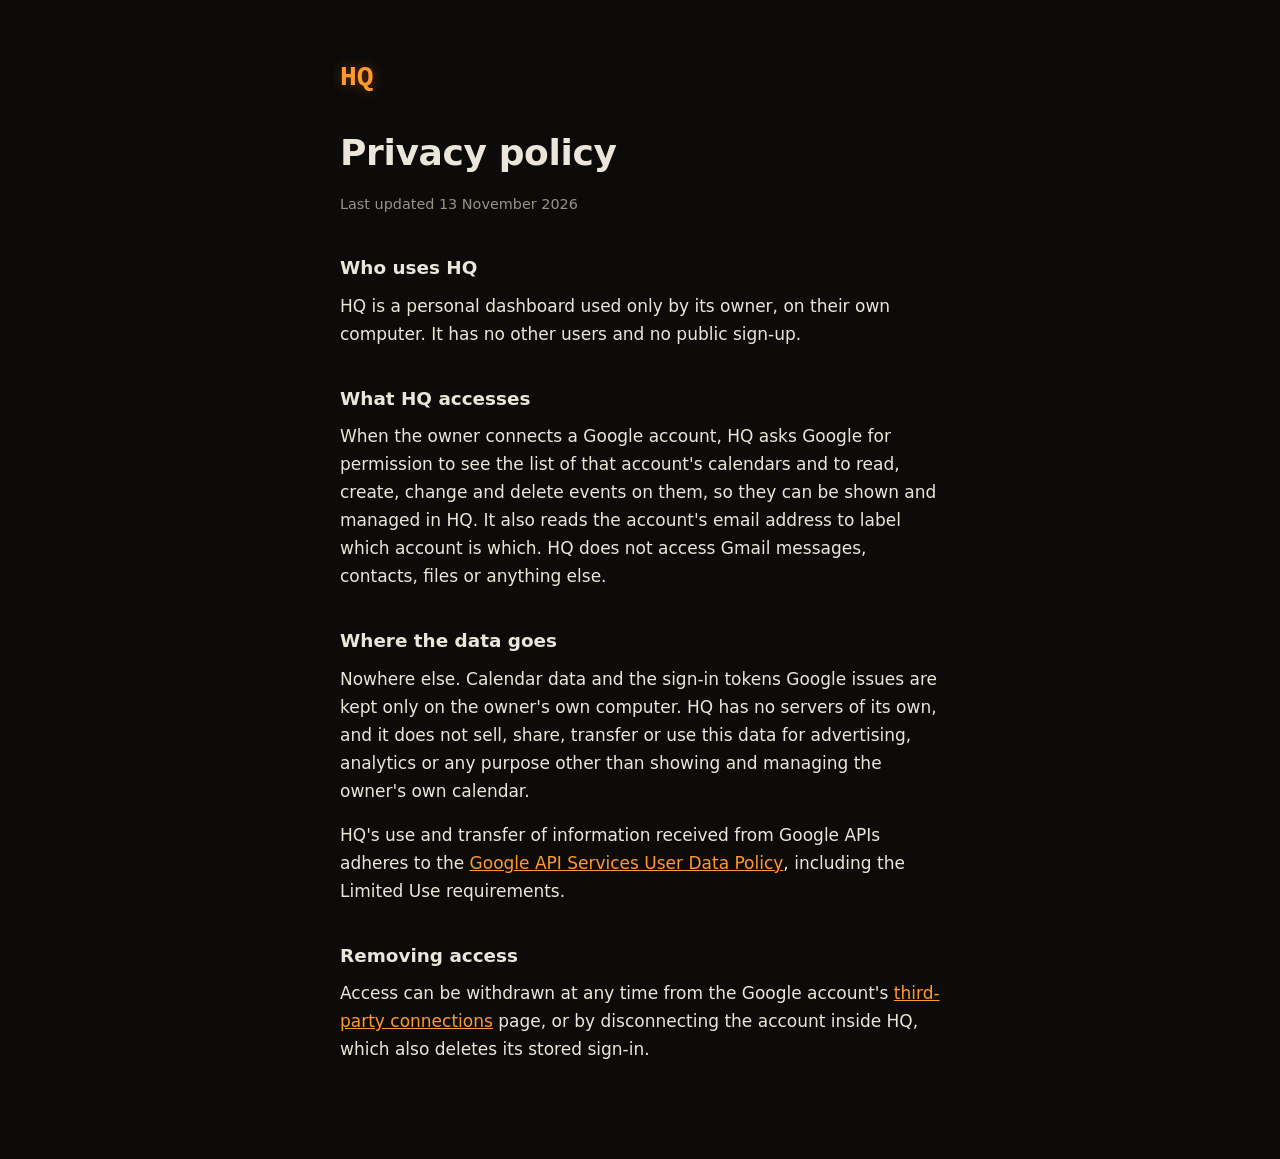
==== privacy.html @ bf2debb3 "HQ homepage and privacy policy Co-Authored-By: Claude Opus 5.5 <noreply@anthropic.com>" ====
<!doctype html>
<html lang="en">
  <head>
    <meta charset="utf-8" />
    <meta name="viewport" content="width=device-width, initial-scale=1" />
    <title>Privacy policy · HQ</title>
    <link rel="stylesheet" href="style.css" />
  </head>
  <body>
    <main>
      <p class="mark"><a href="index.html">HQ</a></p>
      <h1>Privacy policy</h1>
      <p class="meta">Last updated 13 November 2026</p>

      <h2>Who uses HQ</h2>
      <p>
        HQ is a personal dashboard used only by its owner, on their own computer. It has no other users and
        no public sign-up.
      </p>

      <h2>What HQ accesses</h2>
      <p>
        When the owner connects a Google account, HQ asks Google for permission to see the list of that
        account's calendars and to read, create, change and delete events on them, so they can be shown and
        managed in HQ. It also reads the account's email address to label which account is which. HQ does not
        access Gmail messages, contacts, files or anything else.
      </p>

      <h2>Where the data goes</h2>
      <p>
        Nowhere else. Calendar data and the sign-in tokens Google issues are kept only on the owner's own
        computer. HQ has no servers of its own, and it does not sell, share, transfer or use this data for
        advertising, analytics or any purpose other than showing and managing the owner's own calendar.
      </p>
      <p>
        HQ's use and transfer of information received from Google APIs adheres to the
        <a href="https://developers.google.com/terms/api-services-user-data-policy">Google API Services User Data Policy</a>,
        including the Limited Use requirements.
      </p>

      <h2>Removing access</h2>
      <p>
        Access can be withdrawn at any time from the Google account's
        <a href="https://myaccount.google.com/connections">third-party connections</a> page, or by disconnecting
        the account inside HQ, which also deletes its stored sign-in.
      </p>
    </main>
  </body>
</html>
---- style.css ----
:root {
  color-scheme: dark;
  --ink: #0c0b09;
  --text: #ece6da;
  --dim: #9a9284;
  --amber: #ff9a2e;
}

* {
  box-sizing: border-box;
}

body {
  margin: 0;
  background: var(--ink);
  color: var(--text);
  font: 17px/1.65 ui-sans-serif, system-ui, -apple-system, "Segoe UI", sans-serif;
}

main {
  max-width: 40rem;
  margin: 0 auto;
  padding: 4rem 1.25rem 5rem;
}

.mark {
  margin: 0 0 2.5rem;
  font: 600 1.75rem/1 ui-monospace, "Cascadia Mono", Consolas, monospace;
  color: var(--amber);
  text-shadow: 0 0 12px rgb(255 120 0 / 0.4);
}

.mark a {
  color: inherit;
  text-decoration: none;
}

h1 {
  margin: 0 0 1.25rem;
  font-size: 2.25rem;
  line-height: 1.15;
  letter-spacing: -0.01em;
}

h2 {
  margin: 2.25rem 0 0.5rem;
  font-size: 1.15rem;
}

p {
  margin: 0 0 1rem;
  color: var(--text);
}

.meta {
  color: var(--dim);
  font-size: 0.9rem;
}

a {
  color: var(--amber);
}
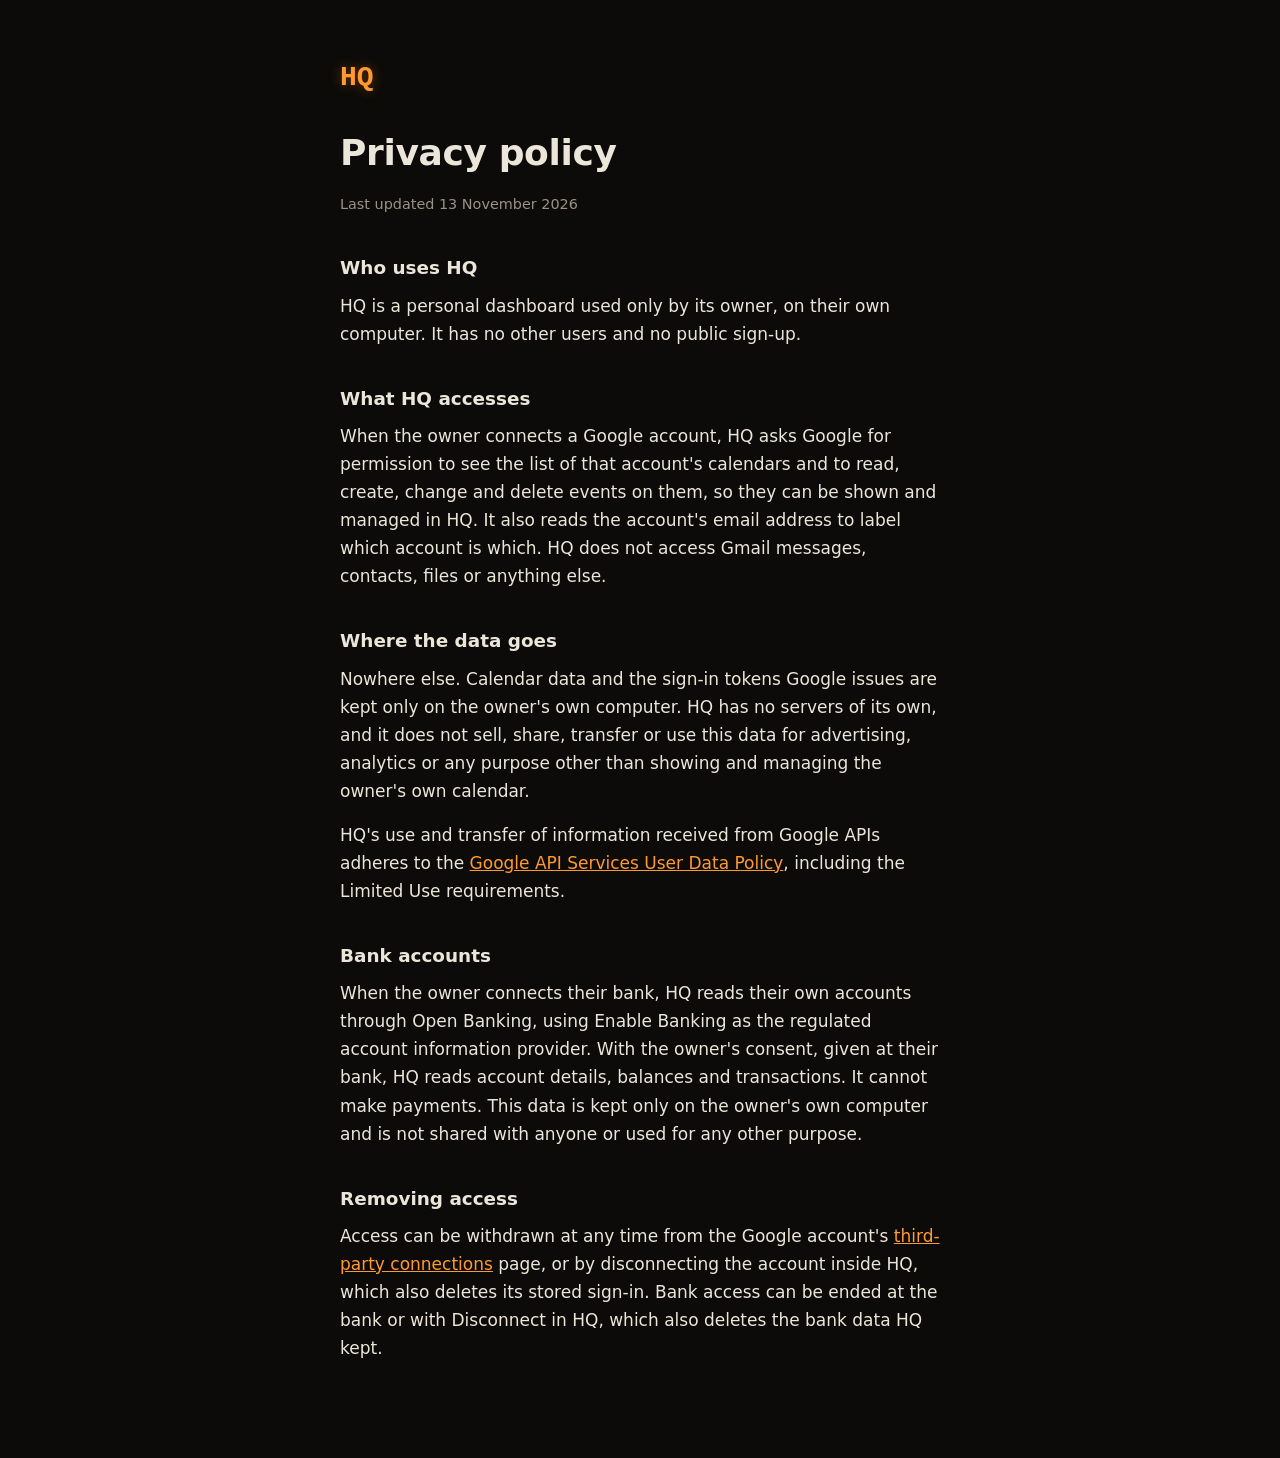
==== commit e8ab3525: "Terms page, bank section in privacy policy, and bank sign-in relay Co-Authored-By: Claude Opus 5.5 <" ====
--- a/privacy.html
+++ b/privacy.html
@@ -38,11 +38,20 @@
         including the Limited Use requirements.
       </p>
 
+      <h2>Bank accounts</h2>
+      <p>
+        When the owner connects their bank, HQ reads their own accounts through Open Banking, using Enable
+        Banking as the regulated account information provider. With the owner's consent, given at their bank,
+        HQ reads account details, balances and transactions. It cannot make payments. This data is kept only on
+        the owner's own computer and is not shared with anyone or used for any other purpose.
+      </p>
+
       <h2>Removing access</h2>
       <p>
         Access can be withdrawn at any time from the Google account's
         <a href="https://myaccount.google.com/connections">third-party connections</a> page, or by disconnecting
-        the account inside HQ, which also deletes its stored sign-in.
+        the account inside HQ, which also deletes its stored sign-in. Bank access can be ended at the bank or
+        with Disconnect in HQ, which also deletes the bank data HQ kept.
       </p>
     </main>
   </body>
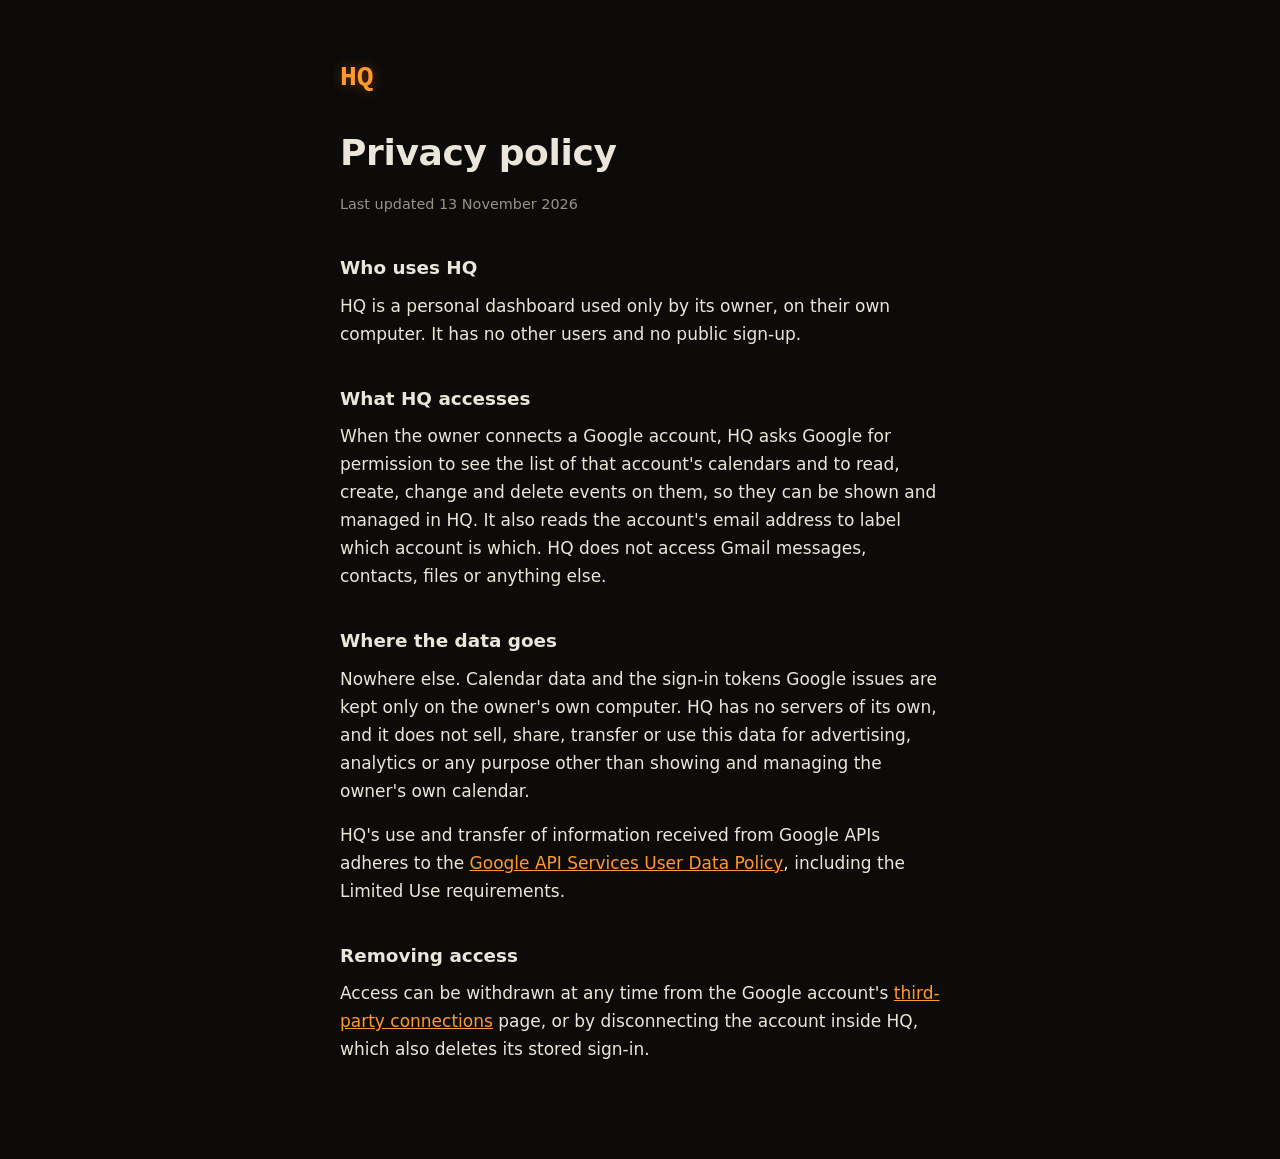
==== commit 01b8688a: "Remove the bank relay, terms page and bank wording (Enable Banking doesn't cover UK banks) Co-Author" ====
--- a/privacy.html
+++ b/privacy.html
@@ -38,20 +38,11 @@
         including the Limited Use requirements.
       </p>
 
-      <h2>Bank accounts</h2>
-      <p>
-        When the owner connects their bank, HQ reads their own accounts through Open Banking, using Enable
-        Banking as the regulated account information provider. With the owner's consent, given at their bank,
-        HQ reads account details, balances and transactions. It cannot make payments. This data is kept only on
-        the owner's own computer and is not shared with anyone or used for any other purpose.
-      </p>
-
       <h2>Removing access</h2>
       <p>
         Access can be withdrawn at any time from the Google account's
         <a href="https://myaccount.google.com/connections">third-party connections</a> page, or by disconnecting
-        the account inside HQ, which also deletes its stored sign-in. Bank access can be ended at the bank or
-        with Disconnect in HQ, which also deletes the bank data HQ kept.
+        the account inside HQ, which also deletes its stored sign-in.
       </p>
     </main>
   </body>
